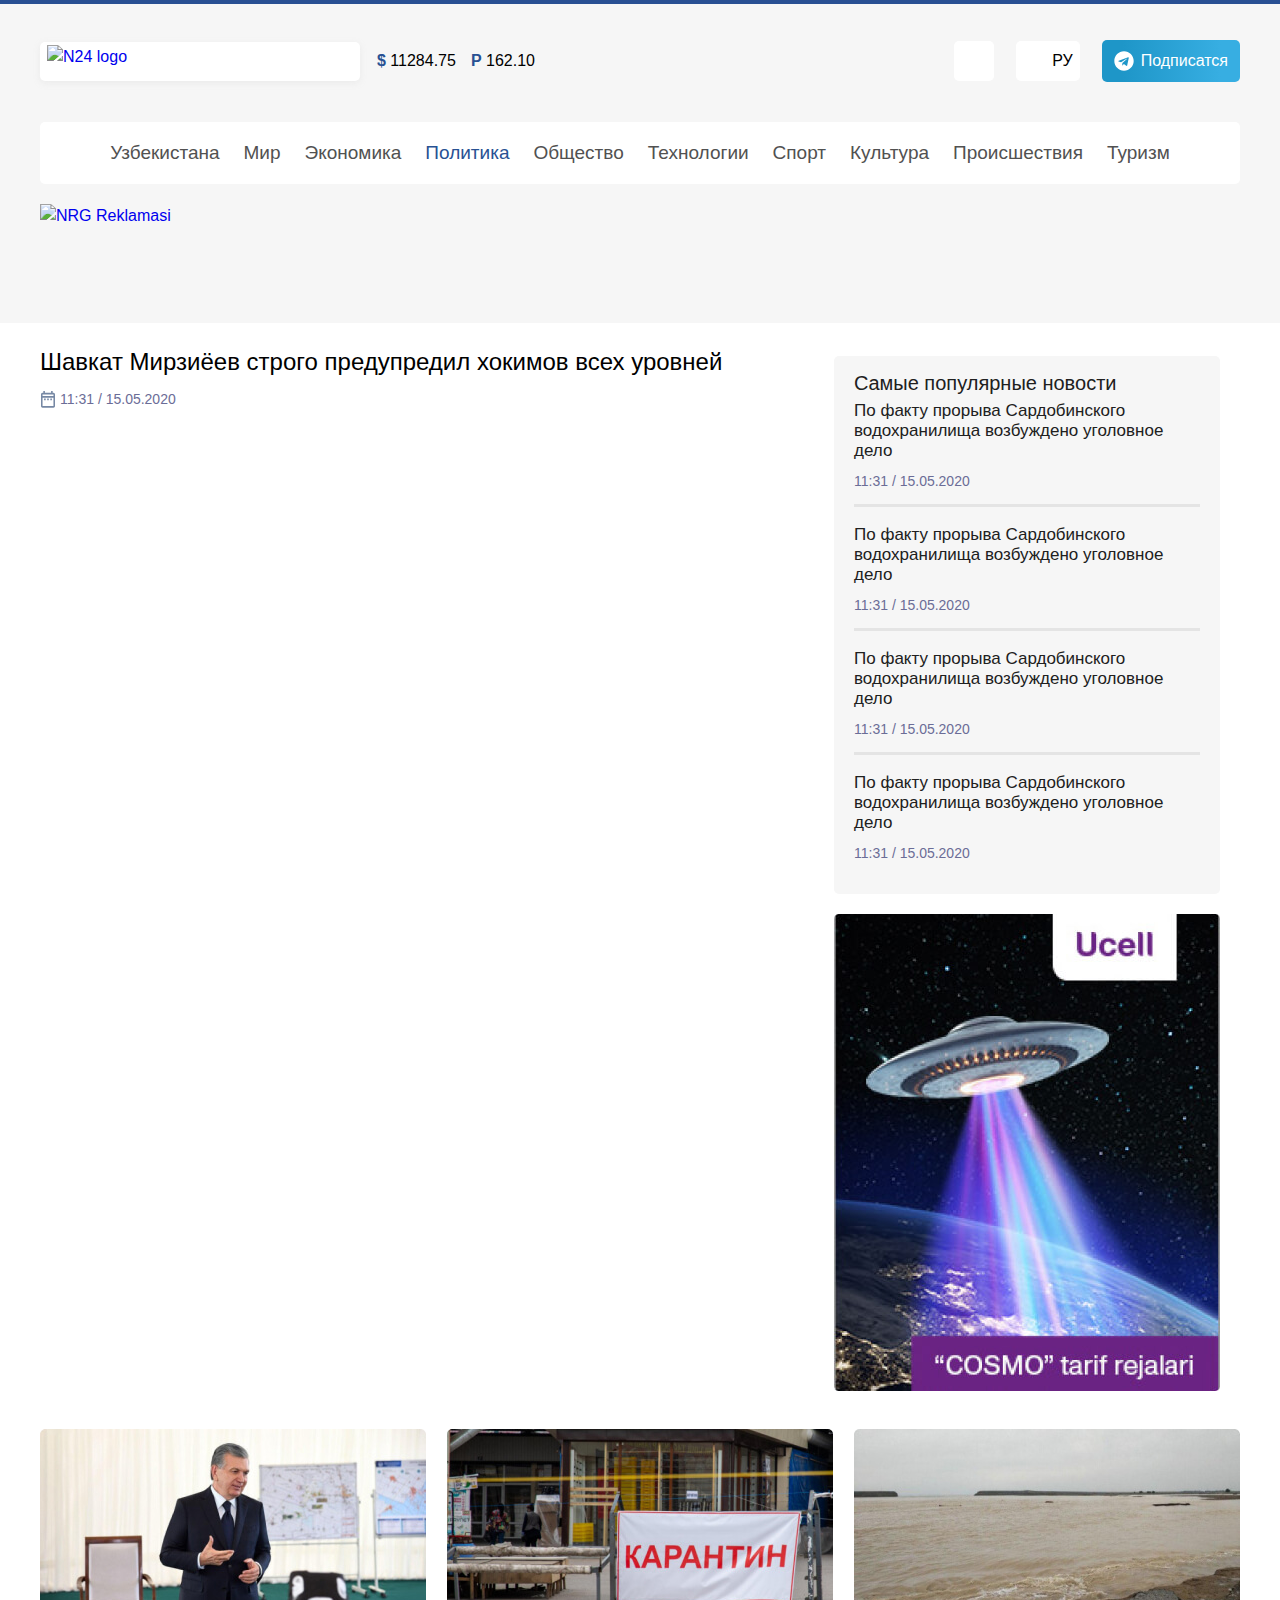
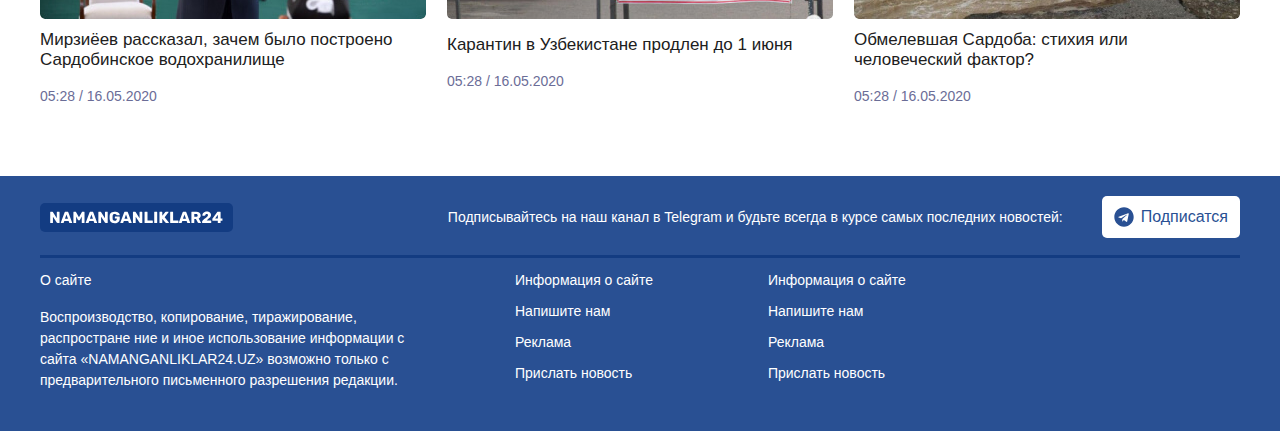
==== article.html @ f35c051b "optimize article image" ====
<!DOCTYPE html>
<html lang="ru">

<head>
  <meta charset="UTF-8">
  <meta http-equiv="X-UA-Compatible" content="IE=edge">
  <meta name="viewport" content="width=device-width, initial-scale=1.0">
  <title>Шавкат Мирзиёев строго предупредил хокимов всех уровней - N24</title>
  <!-- Favicon -->
  <link rel="icon" href="images/favicon.svg">

  <!-- Stylesheets -->
  <link rel="stylesheet" href="./css/normalize.css">
  <link rel="stylesheet" href="./css/main.css">
</head>

<body>
  <!-- HEADER -->
  <header class="site-header">
    <div class="site-header__container container">

      <div class="site-header__top">

        <!-- LOGO -->
        <a class="site-header__logo logo" href="index.html">
          <img class="logo__img" src="images/logo.svg" alt="N24 logo" width="306" height="33">
        </a>

        <!-- CURRENCY RATES -->
        <ul class="currency-rates">
          <li class="currency-rates__item">
            <b class="currency-rates__bolder-text">$</b>
            <span class="currency-rates__text">11284.75</span>
          </li>
          <li class="currency-rates__item">
            <b class="currency-rates__bolder-text">P</b>
            <span class="currency-rates__text">162.10</span>
          </li>
        </ul>

        <!-- SEARCH-BUTTON -->
        <button class="btn-toggler search-button">
          <span class="search-button__inner"></span>
        </button>

        <!-- LANGUAGE TOGGLER -->
        <button class="btn-toggler language-toggler">
          <div class="language-toggler__inner">РУ</div>
        </button>

        <!-- SITE-HEADER LINK -->
        <a class="tg-btn site-header__link" href="https://tme.to/suhrobbek_soatov">
          <span class="site-header__link-inner">Подписатся</span>
        </a>

        <!-- SITE HEADER TOGGLER -->
        <button class="site-header__toggler">Меню</button>
      </div>


      <!-- SITENAV -->
      <nav class="sitenav">
        <ul class="sitenav__list">
          <li class="sitenav__item">
            <a class="sitenav__link" href="list.html">Узбекистана</a>
          </li>
          <li class="sitenav__item">
            <a class="sitenav__link" href="list.html">Мир</a>
          </li>
          <li class="sitenav__item">
            <a class="sitenav__link" href="list.html">Экономика</a>
          </li>
          <li class="sitenav__item">
            <a class="sitenav__link sitenav__link--active" href="list.html">Политика</a>
          </li>
          <li class="sitenav__item">
            <a class="sitenav__link" href="list.html">Общество</a>
          </li>
          <li class="sitenav__item">
            <a class="sitenav__link" href="list.html">Технологии</a>
          </li>
          <li class="sitenav__item">
            <a class="sitenav__link" href="list.html">Спорт</a>
          </li>
          <li class="sitenav__item">
            <a class="sitenav__link" href="list.html">Культура</a>
          </li>
          <li class="sitenav__item">
            <a class="sitenav__link" href="list.html">Происшествия</a>
          </li>
          <li class="sitenav__item">
            <a class="sitenav__link" href="list.html">Туризм</a>
          </li>
        </ul>
      </nav>

      <!-- SITE HEADER ADS -->
      <aside class="site-header-ads">
        <a class="site-header-ads__link" href="#">
          <img class="site-header-ads__img" src="./images/nrg-header-ads.jpg" alt="NRG Reklamasi" width="1200"
            height="99" srcset="./images/nrg-header-ads.jpg 1x, ./images/nrg-header-ads@2x.jpg 2x">
        </a>
      </aside>
    </div>
  </header>
  <!-- /HEADER -->

  <!-- MAIN CONTENT -->
  <main class="main-content">
    <div class="container">


      <!-- NEWS LIST POPULAR -->
      <div class="news-wrapper">

        <section class="article">
          <h1 class="article__heading">Шавкат Мирзиёев строго предупредил хокимов всех уровней</h1>
          <time class="article__time" datetime="2020-05-15T11:31">11:31 / 15.05.2020</time>
        </section>

        <!-- POPULAR NEWS -->
        <section class="popular-news">
          <div class="popular-news__item list-popular-news">
            <h3 class="list-popular-news__title">Cамые популярные новости</h3>
            <div class="list-popular-news__item">
              <p class="list-popular-news__text">
                <a class="list-popular-news__link" href="article.html">По факту прорыва Сардобинского водохранилища
                  возбуждено уголовное дело</a>
              </p>
              <time class="list-popular-news__time" datetime="2020-05-15T11:31">11:31 / 15.05.2020</time>
            </div>
            <div class="list-popular-news__item">
              <p class="list-popular-news__text">
                <a class="list-popular-news__link" href="article.html">По факту прорыва Сардобинского водохранилища
                  возбуждено уголовное дело</a>
              </p>
              <time class="list-popular-news__time" datetime="2020-05-15T11:31">11:31 / 15.05.2020</time>
            </div>
            <div class="list-popular-news__item">
              <p class="list-popular-news__text">
                <a class="list-popular-news__link" href="article.html">По факту прорыва Сардобинского водохранилища
                  возбуждено уголовное дело</a>
              </p>
              <time class="list-popular-news__time" datetime="2020-05-15T11:31">11:31 / 15.05.2020</time>
            </div>
            <div class="list-popular-news__item">
              <p class="list-popular-news__text">
                <a class="list-popular-news__link" href="article.html">По факту прорыва Сардобинского водохранилища
                  возбуждено уголовное дело</a>
              </p>
              <time class="list-popular-news__time" datetime="2020-05-15T11:31">11:31 / 15.05.2020</time>
            </div>
          </div>
          <aside class="popular-news__item popular-news-ads">
            <a class="popular-news-ads__link" href="#">
              <img class="popular-news-ads__img" src="images/ucell-ads.jpg" alt="ucell ads" width="386" height="477"
                srcset="images/ucell-ads.jpg 1x, images/ucell-ads@2x.jpg 2x">
            </a>
          </aside>
        </section>
        <!-- /POPULAR NEWS -->
      </div>
      <!-- /NEWS LIST POPULAR -->

      <!-- NEWS -->
      <section class="news">
        <h2 class="visually-hidden">Важные новости</h2>
        <!-- NEWS GRID -->
        <div class="news-grid">

          <!-- NEWS GRID ITEM -->
          <article class="news-grid__item news-card">
            <div class="news-card__img-wrapper">
              <img class="news-card__img" src="images/sardoba-prezident.jpg" alt="Мирзиёев рассказал, зачем было построено
                Сардобинское водохранилище" width="386" height="190"
                srcset="images/sardoba-prezident.jpg 1x, images/sardoba-prezident@2x.jpg 2x">
            </div>
            <h3 class="news-card__heading">
              <a class="news-card__link" href="article.html">
                Мирзиёев рассказал, зачем было построено Сардобинское водохранилище
              </a>
            </h3>
            <time datetime="2020-05-16T05:28" class="news-card__time">05:28 / 16.05.2020</time>
          </article>

          <!-- NEWS GRID ITEM -->
          <article class="news-grid__item news-card">
            <div class="news-card__img-wrapper">
              <img class="news-card__img" src="images/quarantine.jpg" alt="Мирзиёев рассказал, зачем было построено
                Сардобинское водохранилище" width="386" height="190"
                srcset="images/quarantine.jpg 1x, images/quarantine@2x.jpg 2x">
            </div>
            <h3 class="news-card__heading">
              <a class="news-card__link" href="article.html">
                Карантин в Узбекистане продлен до 1 июня
              </a>
            </h3>
            <time datetime="2020-05-16T05:28" class="news-card__time">05:28 / 16.05.2020</time>
          </article>

          <!-- NEWS GRID ITEM -->
          <article class="news-grid__item news-card">
            <div class="news-card__img-wrapper">
              <img class="news-card__img" src="images/sardoba.jpg" alt="Обмелевшая Сардоба: стихия или
              человеческий фактор" width="386" height="190" srcset="images/sardoba.jpg 1x, images/sardoba@2x.jpg 2x">
            </div>
            <h3 class="news-card__heading">
              <a class="news-card__link" href="article.html">
                Обмелевшая Сардоба: стихия или человеческий фактор?
              </a>
            </h3>
            <time datetime="2020-05-16T05:28" class="news-card__time">05:28 / 16.05.2020</time>
          </article>
        </div>
      </section>
      <!-- /NEWS -->

    </div>
  </main>
  <!-- /MAIN CONTENT -->

  <!-- FOOTER -->
  <footer class="site-footer">
    <div class="container">
      <div class="site-footer__top">
        <a class="site-footer__logo" href="#">
          <img class="site-footer__logo-img" src="./images/logo-white.svg" alt="N24 logo white" width="173" height="21">
        </a>
        <p class="site-footer__sub-text">Подписывайтесь на наш канал в Telegram и будьте всегда в курсе самых последних
          новостей:</p>
        <!-- SITE-FOOTER LINK -->
        <a class="tg-btn site-footer__link" href="https://tme.to/suhrobbek_soatov">
          <span class="site-footer__link-inner">Подписатся</span>
        </a>
      </div>

      <div class="site-footer__bottom">
        <!-- SITE FOOTER INFO -->
        <div class="site-footer__info info-footer">
          <h2 class="info-footer__heading">О сайте </h2>
          <p class="info-footer__description">Воспроизводство, копирование, тиражирование, распростране ние и иное
            использование информации с сайта «NAMANGANLIKLAR24.UZ» возможно только с предварительного письменного
            разрешения редакции.</p>
        </div>

        <!-- SITE FOOTER NAV -->
        <ul class="site-footer__nav">
          <li class="site-footer__nav-item">
            <a class="site-footer__nav-link" href="#">
              Информация о сайте
            </a>
          </li>
          <li class="site-footer__nav-item">
            <a class="site-footer__nav-link" href="#">
              Напишите нам
            </a>
          </li>
          <li class="site-footer__nav-item">
            <a class="site-footer__nav-link" href="#">
              Реклама
            </a>
          </li>
          <li class="site-footer__nav-item">
            <a class="site-footer__nav-link" href="#">
              Прислать новость
            </a>
          </li>
        </ul>

        <ul class="site-footer__nav">
          <li class="site-footer__nav-item">
            <a class="site-footer__nav-link" href="#">
              Информация о сайте
            </a>
          </li>
          <li class="site-footer__nav-item">
            <a class="site-footer__nav-link" href="#">
              Напишите нам
            </a>
          </li>
          <li class="site-footer__nav-item">
            <a class="site-footer__nav-link" href="#">
              Реклама
            </a>
          </li>
          <li class="site-footer__nav-item">
            <a class="site-footer__nav-link" href="#">
              Прислать новость
            </a>
          </li>
        </ul>
      </div>
    </div>
  </footer>
  <!-- /FOOTER -->


  <!-- SCRIPTS -->
  <script src="./js/main.js"></script>
</body>

</html>
---- css/main.css ----
/* ROBOTO MEDIUM */
@font-face {
  font-family: "Roboto";
  src: url("../fonts/Roboto-Medium.woff2") format("woff2"), url("../fonts/Roboto-Medium.woff") format("woff");
  font-weight: 500;
  font-style: normal;
  font-display: swap;
}
/* ROBOTO REGULAR */
@font-face {
  font-family: "Roboto";
  src: url("../fonts/Roboto-Regular.woff2") format("woff2"), url("../fonts/Roboto-Regular.woff") format("woff");
  font-weight: normal;
  font-style: normal;
  font-display: swap;
}
/* RUBIK BOLD */
@font-face {
  font-family: "Rubik";
  src: url("../fonts/Rubik-Bold.woff2") format("woff2"), url("../fonts/Rubik-Bold.woff") format("woff");
  font-weight: bold;
  font-style: normal;
  font-display: swap;
}
/* RUBIK MEDIUM */
@font-face {
  font-family: "Roboto";
  src: url("../fonts/Roboto-MediumItalic.woff2") format("woff2"), url("../fonts/Roboto-MediumItalic.woff") format("woff");
  font-weight: 500;
  font-style: italic;
  font-display: swap;
}
/* RUBIK REGULAR */
@font-face {
  font-family: "Rubik";
  src: url("../fonts/Rubik-Regular.woff2") format("woff2"), url("../fonts/Rubik-Regular.woff") format("woff");
  font-weight: normal;
  font-style: normal;
  font-display: swap;
}
@font-face {
  font-family: "Rubik";
  src: url("../fonts/Rubik-Medium.woff2") format("woff2"), url("../fonts/Rubik-Medium.woff") format("woff");
  font-weight: 500;
  font-style: normal;
  font-display: swap;
}
/* BLOCKS */
/* GLOBAL */
:root {
  --primary-bg-color: #fff;
  --main-bg-color: #f6f6f6;
  --navbar-text-color: #515151;
  --secondary-bg-color: #295093;
  --text-color: #000;
  --time-color: #6b6d97;
  --secondary-text-color: #202020;
  --footer-color: #fff;
  --accent-color: #285193;
  --accent-dark: #133c82;
  --primary-font-family: "Rubik", "Arial", sans-serif;
}

html {
  scroll-behavior: smooth;
  height: 100%;
}

* {
  margin: 0;
  padding: 0;
  box-sizing: border-box;
  list-style-type: none;
  text-decoration: none;
}

*::before,
*::after {
  box-sizing: border-box;
}

*:focus {
  outline: 2px dashed black;
  outline-offset: 3px;
}

img {
  display: block;
}

body {
  height: 100%;
  font-family: var(--primary-font-family);
  font-size: 16px;
  line-height: 1.5;
  color: var(--text-color);
  background-color: var(--primary-bg-color);
  display: flex;
  flex-direction: column;
}
@media only screen and (max-width: 768px) {
  body {
    margin-top: 68px;
  }
}

/* CONTAINER */
.container {
  width: 100%;
  max-width: 1240px;
  margin: 0 auto;
  padding: 0 20px;
}

/* MAIN CONTENT */
.main-content {
  flex-grow: 1;
  padding: 25px 0;
}

/* SCROLL BAR */
@media only screen and (min-width: 768px) {
  ::-webkit-scrollbar {
    width: 12px;
  }
}

@media only screen and (min-width: 768px) {
  ::-webkit-scrollbar-track {
    border-radius: 8px;
    box-shadow: inset 0 0 5px grey;
  }
}

@media only screen and (min-width: 768px) {
  ::-webkit-scrollbar-thumb {
    background: rgb(110, 110, 110);
    border-radius: 10px;
  }
  ::-webkit-scrollbar-thumb:hover {
    background: rgb(110, 110, 110);
  }
}

/* VISUALLY HIDDEN */
.visually-hidden {
  position: absolute;
  width: 1px;
  height: 1px;
  margin: -1px;
  border: 0;
  padding: 0;
  white-space: nowrap;
  -webkit-clip-path: inset(100%);
          clip-path: inset(100%);
  clip: rect(0 0 0 0);
  overflow: hidden;
}

/* BUTTON */
.button {
  border: none;
  display: inline-block;
  white-space: nowrap;
  border-radius: 5px;
  cursor: pointer;
  background-color: var(--secondary-bg-color);
  padding: 10px 31px;
  color: var(--primary-bg-color);
  font-weight: 500;
  font-size: 17px;
  line-height: normal;
}

/* TEG SUB BUTTON */
.tg-btn {
  padding: 9px 12px;
  text-align: center;
  display: inline-block;
  cursor: pointer;
  font-weight: 500;
  border-radius: 5px;
  transition: background-color 0.4s ease;
}

/* RETINA DISPLAY */
/* SITE HEADER */
.site-header {
  border-top: 4px solid var(--secondary-bg-color);
  background-color: var(--main-bg-color);
}
@media only screen and (max-width: 768px) {
  .site-header {
    position: fixed;
    top: 0;
    width: 100%;
    z-index: 20;
    box-shadow: 0px 2px 10px rgba(0, 0, 0, 0.4);
  }
}

.site-header__top {
  padding: 36px 0 40px;
  display: flex;
  align-items: center;
}
@media only screen and (max-width: 992px) {
  .site-header__top {
    padding: 20px 0;
  }
}
@media only screen and (max-width: 768px) {
  .site-header__top {
    justify-content: space-between;
  }
}
@media only screen and (max-width: 576px) {
  .site-header__top {
    padding: 15px 0;
  }
}

/* LOGO */
.site-header__logo {
  margin-right: 17px;
}
@media only screen and (max-width: 992px) {
  .site-header__logo {
    margin-right: auto;
  }
}
@media only screen and (max-width: 768px) {
  .site-header__logo {
    margin-right: 15px;
  }
}

.logo {
  padding: 3px 7px;
  border-radius: 5px;
  background-color: var(--primary-bg-color);
  box-shadow: 0px 2px 6px rgba(202, 202, 202, 0.25);
  display: flex;
}
@media only screen and (max-width: 768px) {
  .logo {
    padding: 2px 5px;
  }
}

.logo__img {
  width: 100%;
  max-width: 306px;
  -o-object-fit: contain;
     object-fit: contain;
}
@media only screen and (max-width: 768px) {
  .logo__img {
    max-width: 250px;
  }
}
@media only screen and (max-width: 576px) {
  .logo__img {
    max-width: 210px;
  }
}

/* CURRENCY RATES */
.currency-rates {
  display: flex;
  align-items: center;
  margin-right: auto;
}
@media only screen and (max-width: 992px) {
  .currency-rates {
    display: none;
  }
}

.currency-rates__item:not(:last-child) {
  margin-right: 15px;
}

.currency-rates__bolder-text {
  color: var(--accent-color);
}

/* SEARCH BUTTON */
.btn-toggler {
  background-color: var(--primary-bg-color);
  border: none;
  border-radius: 5px;
  display: flex;
  align-items: center;
  cursor: pointer;
}

.search-button {
  padding: 8px;
  margin-right: 22px;
}
@media only screen and (max-width: 768px) {
  .search-button {
    display: none;
  }
}

.search-button__inner {
  background: url("../images/icon-magnifier.svg") no-repeat center;
  background-size: contain;
  display: inline-block;
  width: 24px;
  height: 24px;
}

/* LANGUAGE TOGGLE */
.language-toggler {
  margin-right: 22px;
  padding: 10px 7px;
  padding-left: 11px;
}
@media only screen and (max-width: 768px) {
  .language-toggler {
    display: none;
  }
}

.language-toggler__inner {
  display: flex;
  align-items: center;
}
.language-toggler__inner::before {
  content: "";
  display: inline-block;
  background: url("../../images/flag-russia.svg") no-repeat center;
  background-size: contain;
  width: 20px;
  height: 20px;
  border-radius: 50%;
  margin-right: 5px;
}

/* SITE TELEGRAM LINK */
.site-header__link {
  background: linear-gradient(90deg, #1E96C8 15.07%, #37AEE2 85.96%);
  color: #fff;
}
@media only screen and (max-width: 768px) {
  .site-header__link {
    display: none;
  }
}
.site-header__link:hover {
  background: linear-gradient(270deg, #1E96C8 15.07%, #37AEE2 85.96%);
}

.site-header__link-inner {
  display: flex;
  align-items: center;
}
.site-header__link-inner::before {
  content: "";
  display: inline-block;
  background: url("../images/icon-telegram-white.svg") no-repeat center;
  background-size: contain;
  width: 20px;
  height: 20px;
  margin-right: 7px;
}

/* SITE HEADER TOGGLER */
.site-header__toggler {
  display: none;
  border: none;
  padding: 12px;
  position: relative;
  z-index: 26;
  border-radius: 5px;
  font-weight: 500;
  font-size: 16px;
  cursor: pointer;
  background-color: var(--primary-bg-color);
  box-shadow: 0 0 0 4px rgba(41, 80, 147, 0.4);
}
@media only screen and (max-width: 768px) {
  .site-header__toggler {
    display: block;
  }
}
@media only screen and (max-width: 576px) {
  .site-header__toggler {
    padding: 10px;
  }
}

/* SITENAV */
.sitenav {
  background-color: var(--primary-bg-color);
  padding: 15px 12px;
  border-radius: 5px;
}
@media only screen and (max-width: 768px) {
  .sitenav {
    background-color: transparent;
    border-radius: 0;
    padding: 0;
    position: fixed;
    right: 0;
    top: 0;
    z-index: 25;
    transform: translate(100%);
    height: 100%;
    padding: 82px 25px 0 15px;
    background-color: var(--primary-bg-color);
    box-shadow: -7px 0 10px rgba(0, 0, 0, 0.2);
    width: 65%;
    transition: transform 0.4s ease, width 0.4s ease;
  }
}
@media only screen and (max-width: 576px) {
  .sitenav {
    width: 80%;
  }
}

.sitenav--open {
  transform: translate(0);
  transition: transform 0.4s ease;
}

.sitenav__list {
  display: flex;
  align-items: center;
  justify-content: center;
  flex-wrap: wrap;
  font-weight: 500;
  font-size: 19px;
  line-height: normal;
}
@media only screen and (max-width: 992px) {
  .sitenav__list {
    font-size: 17px;
  }
}
@media only screen and (max-width: 768px) {
  .sitenav__list {
    flex-direction: column;
    justify-content: flex-start;
  }
}

.sitenav__item {
  margin: 5px 12px;
}
@media only screen and (max-width: 992px) {
  .sitenav__item {
    margin: 3px 10px;
  }
}
@media only screen and (max-width: 768px) {
  .sitenav__item {
    width: 100%;
    padding: 10px 0;
    border-bottom: 1px solid var(--accent-color);
  }
}

.sitenav__link {
  color: var(--navbar-text-color);
}
.sitenav__link--active {
  color: var(--accent-color);
}
.sitenav__link:hover {
  color: var(--accent-color);
}

/* SITE HEADER ADS */
.site-header-ads {
  padding: 20px 0;
}
@media only screen and (max-width: 768px) {
  .site-header-ads {
    display: none;
  }
}

.site-header-ads__img {
  max-width: 1200px;
  width: 100%;
  height: auto;
}

.covid-info {
  display: flex;
  align-items: center;
  color: var(--text-color);
  background-color: var(--main-bg-color);
  padding: 30px 35px;
  margin-bottom: 25px;
  border-radius: 5px;
}
@media only screen and (max-width: 992px) {
  .covid-info {
    flex-wrap: wrap;
  }
}
@media only screen and (max-width: 768px) {
  .covid-info {
    flex-direction: column;
  }
}
.covid-info::before {
  content: "";
  display: inline-block;
  background: url("../../images/icon-covid.png") no-repeat center/contain;
  background-size: contain;
  width: 43px;
  height: 45px;
  margin-right: 25px;
}
@media only screen and (max-width: 768px) {
  .covid-info::before {
    margin-right: 0;
  }
}

.covid-info__heading {
  font-weight: 500;
  margin-right: 60px;
  font-size: 20px;
  max-width: 234px;
  line-height: normal;
}
@media only screen and (max-width: 992px) {
  .covid-info__heading {
    max-width: none;
    width: 100%;
    margin-right: 0;
  }
}
@media only screen and (max-width: 768px) {
  .covid-info__heading {
    margin-top: 15px;
    text-align: center;
  }
}

.covid-info__list {
  display: flex;
  align-items: center;
  flex-grow: 1;
}
@media only screen and (max-width: 992px) {
  .covid-info__list {
    width: 100%;
    margin-top: 15px;
  }
}
@media only screen and (max-width: 768px) {
  .covid-info__list {
    flex-direction: column;
  }
}

.covid-info__item {
  padding: 0 24px;
  flex-grow: 1;
  display: flex;
  align-items: center;
  border-left: 2px solid #f4ccd1;
}
@media only screen and (max-width: 768px) {
  .covid-info__item {
    width: 100%;
    border: none;
    padding: 15px 0;
  }
  .covid-info__item:not(:last-child) {
    border-bottom: 2px solid #f4ccd1;
  }
}
.covid-info__item::before {
  content: "";
  display: inline-block;
  background: no-repeat center/contain;
  background-size: contain;
  width: 38px;
  height: 40px;
  margin-right: 18px;
}
.covid-info__item--enfected {
  border-left-color: #eb5569;
  padding-top: 15px;
  padding-bottom: 15px;
}
@media only screen and (max-width: 992px) {
  .covid-info__item--enfected {
    border-left: none;
  }
}
.covid-info__item--enfected::before {
  background-image: url("../images/icon-enfection.svg");
}
.covid-info__item--recovered::before {
  background-image: url("../images/icon-smile.svg");
}
.covid-info__item--dead::before {
  background-image: url("../images/icon-no.svg");
}

.covid-info__title {
  font-weight: 400;
  font-size: 18px;
  line-height: normal;
  margin-bottom: 5px;
}

.covid-info__bold-text {
  font-size: 25px;
  line-height: normal;
  font-weight: 500;
}

/* NEWS */
.news {
  margin-bottom: 25px;
}

.news-grid {
  display: flex;
  justify-content: center;
  flex-wrap: wrap;
  margin-left: -21px;
}

/* NEWS CARD */
.news-card {
  position: relative;
  width: 386px;
  flex-grow: 1;
  margin-left: 21px;
  margin-bottom: 18px;
}
.news-card:hover .news-card__img {
  transform: scale(1.07);
}
.news-card:hover .news-card__img-wrapper::before {
  opacity: 1;
}

.news-card__img-wrapper {
  position: relative;
  overflow: hidden;
  border-radius: 5px;
  height: 190px;
  margin-bottom: 11px;
}
.news-card__img-wrapper::before {
  content: "";
  position: absolute;
  z-index: 1;
  top: 0;
  right: 0;
  bottom: 0;
  left: 0;
  opacity: 0;
  background-color: rgba(0, 0, 0, 0.4);
  transition: all 0.5s ease;
}

.news-card__img {
  width: 100%;
  -o-object-fit: cover;
     object-fit: cover;
  -o-object-position: center top;
     object-position: center top;
  transition: all 0.5s ease;
}

.news-card__heading {
  margin-bottom: 11px;
}

.news-card__link {
  font-weight: 500;
  font-size: 17px;
  line-height: normal;
  display: inline-block;
  color: var(--secondary-text-color);
  transition: color 0.4s ease;
}
.news-card__link:hover {
  color: var(--accent-color);
}
.news-card__link::before {
  content: "";
  position: absolute;
  z-index: 1;
  top: 0;
  right: 0;
  bottom: 0;
  left: 0;
  cursor: pointer;
}

.news-card__time {
  color: var(--time-color);
  font-size: 14px;
  line-height: normal;
}

.notifications {
  background: rgba(239, 186, 84, 0.18);
  width: 100%;
  padding: 25px 20px;
  border-radius: 5px;
  margin-bottom: 38px;
  background-color: rgba(239, 186, 84, 0.18);
  display: flex;
  align-items: center;
}
@media only screen and (max-width: 768px) {
  .notifications {
    padding: 20px;
  }
}
@media only screen and (max-width: 576px) {
  .notifications {
    flex-direction: column;
    padding: 15px;
  }
}
.notifications::before {
  content: "";
  display: inline-block;
  background: url("../images/icon-notification.svg") no-repeat center/contain;
  background-size: contain;
  width: 31px;
  height: 35px;
  margin-right: 17px;
}
@media only screen and (max-width: 768px) {
  .notifications::before {
    display: none;
    font-size: 17px;
  }
}

.notifications__heading {
  font-weight: 500;
  font-size: 20px;
  line-height: normal;
  margin-right: auto;
  transition: font-size 0.4s ease;
}
@media only screen and (max-width: 768px) {
  .notifications__heading {
    font-size: 18px;
  }
}
@media only screen and (max-width: 576px) {
  .notifications__heading {
    margin-bottom: 15px;
    text-align: center;
    font-size: 17px;
  }
}

.notifications__btn {
  padding: 8px 12px;
  margin-left: 15px;
  color: var(--primary-bg-color);
  font-weight: 500;
  font-size: 20px;
  transition: font-size 0.4s ease, box-shadow 0.3s ease;
  background-color: #FE5C28;
  background-image: linear-gradient(90deg, #FE5C28 0%, rgba(255, 139, 54, 0.9) 88.43%);
}
@media only screen and (max-width: 768px) {
  .notifications__btn {
    font-size: 18px;
  }
}
@media only screen and (max-width: 576px) {
  .notifications__btn {
    display: block;
    width: 100%;
    font-size: 17px;
  }
}
.notifications__btn:focus {
  outline: none;
  box-shadow: 0 0 0 4px rgba(255, 139, 54, 0.5);
}

/* NEWS WRAPPER */
.news-wrapper {
  display: flex;
  align-items: flex-start;
  margin-bottom: 38px;
}
@media only screen and (max-width: 992px) {
  .news-wrapper {
    flex-direction: column;
  }
}

/* NEWS LIST */
.news-list {
  max-width: 794px;
  margin-bottom: 38px;
  margin-right: 20px;
}
@media only screen and (max-width: 992px) {
  .news-list {
    max-width: none;
    margin-right: 0;
  }
}

.news-list__heading {
  font-weight: 500;
  font-size: 20px;
  line-height: normal;
  margin-bottom: 13px;
  color: var(--text-color);
}
@media only screen and (max-width: 768px) {
  .news-list__heading {
    font-size: 18px;
  }
}
@media only screen and (max-width: 576px) {
  .news-list__heading {
    text-align: center;
  }
}

.news-list__cards {
  margin-bottom: 18px;
}

.card-news-list {
  display: flex;
  position: relative;
  align-items: flex-start;
}
@media only screen and (max-width: 1240px) {
  .card-news-list {
    align-items: stretch;
  }
}
@media only screen and (max-width: 576px) {
  .card-news-list {
    flex-direction: column;
    align-items: stretch;
  }
}
.card-news-list:hover .card-news-list__img {
  transform: scale(1.07);
}
.card-news-list:hover .card-news-list__img-wrapper::before {
  opacity: 1;
}
.card-news-list:not(:last-child) {
  margin-bottom: 18px;
}
@media only screen and (max-width: 576px) {
  .card-news-list:not(:last-child) {
    margin-bottom: 30px;
  }
}

.card-news-list__img-wrapper {
  position: relative;
  width: 252px;
  overflow: hidden;
  margin-right: 20px;
  border-radius: 5px;
}
@media only screen and (max-width: 576px) {
  .card-news-list__img-wrapper {
    width: 100%;
    margin-right: 0;
    margin-bottom: 10px;
  }
}
.card-news-list__img-wrapper::before {
  content: "";
  position: absolute;
  z-index: 1;
  top: 0;
  right: 0;
  bottom: 0;
  left: 0;
  opacity: 0;
  background-color: rgba(0, 0, 0, 0.4);
  transition: all 0.5s ease;
}

.card-news-list__img {
  width: 252px;
  height: auto;
  transition: all 0.5s ease;
  -o-object-fit: cover;
     object-fit: cover;
  -o-object-position: center;
     object-position: center;
}
@media only screen and (max-width: 1240px) {
  .card-news-list__img {
    height: 100%;
  }
}
@media only screen and (max-width: 576px) {
  .card-news-list__img {
    width: 100%;
    height: 143px;
  }
}

.card-news-list__content {
  width: 522px;
}
@media only screen and (max-width: 1240px) {
  .card-news-list__content {
    width: 65.7430730479%;
  }
}
@media only screen and (max-width: 576px) {
  .card-news-list__content {
    width: auto;
  }
}

.card-news-list__title {
  font-size: 17px;
  line-height: normal;
  font-weight: 500;
  margin-bottom: 8px;
}
@media only screen and (max-width: 768px) {
  .card-news-list__title {
    font-size: 16px;
  }
}

.card-news-list__link {
  color: var(--secondary-text-color);
  transition: color 0.4s ease;
  display: inline-block;
}
.card-news-list__link:hover {
  color: var(--accent-color);
}
.card-news-list__link::before {
  content: "";
  position: absolute;
  z-index: 1;
  top: 0;
  right: 0;
  bottom: 0;
  left: 0;
  cursor: pointer;
}

.card-news-list__text {
  font-size: 15px;
  margin-bottom: 8px;
}
@media only screen and (max-width: 768px) {
  .card-news-list__text {
    font-size: 14px;
  }
}

.card-news-list__time {
  color: var(--time-color);
  font-size: 14px;
  display: flex;
  align-items: center;
}
@media only screen and (max-width: 768px) {
  .card-news-list__time {
    font-size: 13px;
  }
}
.card-news-list__time::before {
  display: inline-block;
  content: "";
  background: url("../images/icon-calendar.svg") no-repeat center/contain;
  width: 18px;
  height: 20px;
  margin-right: 2px;
}

.news-list__btn-wrapper {
  width: 100%;
  text-align: center;
}

/* POPULAR NEWS */
.popular-news {
  margin-top: 8px;
  display: flex;
  flex-direction: column;
  max-width: 386px;
}
@media only screen and (max-width: 992px) {
  .popular-news {
    max-width: none;
    width: 100%;
  }
}

.popular-news__item:not(:last-child) {
  margin-bottom: 20px;
}

.list-popular-news {
  background-color: var(--main-bg-color);
  border-radius: 5px;
  padding: 16px 20px 18px;
  line-height: normal;
}

.list-popular-news__title {
  color: var(--secondary-text-color);
  margin-bottom: 6px;
  font-weight: 500;
  font-size: 20px;
}
@media only screen and (max-width: 768px) {
  .list-popular-news__title {
    font-size: 18px;
  }
}
@media only screen and (max-width: 576px) {
  .list-popular-news__title {
    text-align: center;
  }
}

.list-popular-news__item {
  padding-bottom: 14px;
}
.list-popular-news__item:not(:last-child) {
  border-bottom: 3px solid #e4e4e4;
  margin-bottom: 18px;
}

.list-popular-news__text {
  margin-bottom: 11px;
  font-size: 17px;
}
@media only screen and (max-width: 768px) {
  .list-popular-news__text {
    font-size: 16px;
  }
}

.list-popular-news__link {
  color: var(--secondary-text-color);
  display: inline-block;
  transition: color 0.4s ease;
}
.list-popular-news__link:hover {
  color: var(--accent-color);
}

.list-popular-news__time {
  color: var(--time-color);
  font-size: 14px;
}
@media only screen and (max-width: 768px) {
  .list-popular-news__time {
    font-size: 13px;
  }
}

/* POPULAR NEWS ADS */
.popular-news-ads__img {
  max-width: 386px;
  width: 100%;
  height: auto;
}
@media only screen and (max-width: 992px) {
  .popular-news-ads__img {
    max-width: none;
  }
}

.site-app {
  padding: 64px 20px 64px 245px;
  background: var(--main-bg-color) url("../../images/site-app-bg.png") no-repeat 20px bottom;
  border-radius: 5px;
  display: flex;
  align-items: center;
}
@media only screen and (max-width: 992px) {
  .site-app {
    padding-top: 20px;
    padding-bottom: 20px;
    flex-wrap: wrap;
  }
}
@media only screen and (max-width: 768px) {
  .site-app {
    background-size: 150px;
    padding-left: 170px;
    background-position: 10px bottom;
  }
}
@media only screen and (max-width: 576px) {
  .site-app {
    background-image: none;
    padding: 15px;
    justify-content: center;
  }
}

.site-app__content {
  max-width: 530px;
  margin-right: auto;
}
@media only screen and (max-width: 992px) {
  .site-app__content {
    width: 100%;
    margin-right: 0;
    margin-bottom: 10px;
  }
}
@media only screen and (max-width: 576px) {
  .site-app__content {
    text-align: center;
  }
}

.site-app__heading {
  font-weight: 500;
  font-size: 24px;
  color: var(--accent-color);
  margin-bottom: 10px;
}
@media only screen and (max-width: 992px) {
  .site-app__heading {
    font-size: 22px;
  }
}

.site-app__text {
  font-size: 18px;
  font-weight: 500;
  line-height: normal;
  color: var(--secondary-text-color);
}
@media only screen and (max-width: 992px) {
  .site-app__text {
    font-size: 17px;
  }
}

.site-app__link {
  margin-left: 15px;
  display: flex;
}
@media only screen and (max-width: 992px) {
  .site-app__link {
    margin-left: 0;
  }
  .site-app__link:not(:last-child) {
    margin-right: 15px;
  }
}
@media only screen and (max-width: 576px) {
  .site-app__link {
    margin: 10px;
  }
}

.site-app__img {
  max-width: 164px;
  width: 100%;
  height: auto;
}
@media only screen and (max-width: 576px) {
  .site-app__img {
    max-width: 130px;
  }
}

.article {
  max-width: 794px;
  width: 100%;
}

.article__heading {
  font-size: 24px;
  line-height: normal;
  margin: 0;
  margin-bottom: 13px;
  font-weight: 500;
  color: var(--text-color);
}

.article__time {
  color: var(--time-color);
  font-size: 14px;
  display: flex;
  align-items: center;
}
@media only screen and (max-width: 768px) {
  .article__time {
    font-size: 13px;
  }
}
.article__time::before {
  display: inline-block;
  content: "";
  background: url("../images/icon-calendar.svg") no-repeat center/contain;
  width: 18px;
  height: 20px;
  margin-right: 2px;
}

/* SITE-FOOTER */
.site-footer {
  color: var(--footer-color);
  background-color: var(--secondary-bg-color);
}
.site-footer *:focus {
  outline-color: var(--footer-color);
}

/* SITE FOOTER TOP */
.site-footer__top {
  padding: 20px 0 17px;
  display: flex;
  align-items: center;
  border-bottom: 3px solid var(--accent-dark);
}
@media only screen and (max-width: 768px) {
  .site-footer__top {
    flex-wrap: wrap;
    justify-content: space-between;
  }
}
@media only screen and (max-width: 576px) {
  .site-footer__top {
    flex-direction: column;
    align-items: center;
  }
}

/* SITE-FOOTER LOGO */
.site-footer__logo {
  display: inline-block;
  padding: 8px 10px;
  background-color: var(--accent-dark);
  border-radius: 5px;
  margin-right: auto;
}
@media only screen and (max-width: 576px) {
  .site-footer__logo {
    margin-right: 0;
    margin-bottom: 15px;
  }
}

.site-footer__logo-img {
  max-width: 173px;
  height: auto;
  -o-object-fit: contain;
     object-fit: contain;
}

.site-footer__sub-text {
  font-size: 14px;
  padding: 0 24px;
  line-height: normal;
  margin-right: 15px;
  font-weight: 500;
}
@media only screen and (max-width: 768px) {
  .site-footer__sub-text {
    order: 1;
    width: 100%;
    padding: 0;
    margin-top: 15px;
  }
}
@media only screen and (max-width: 576px) {
  .site-footer__sub-text {
    margin-bottom: 15px;
    text-align: center;
    width: auto;
  }
}

/* SITE-FOOTER LINK */
.site-footer__link {
  color: var(--secondary-bg-color);
  background-color: var(--primary-bg-color);
}
@media only screen and (max-width: 576px) {
  .site-footer__link {
    order: 1;
  }
}

.site-footer__link-inner {
  display: flex;
  align-items: center;
}
.site-footer__link-inner::before {
  content: "";
  display: inline-block;
  background: url("../images/icon-telegram-blue.svg") no-repeat center;
  background-size: contain;
  width: 20px;
  height: 20px;
  margin-right: 7px;
}

/* SITE FOOTER BOTTOM */
.site-footer__bottom {
  padding: 12px 0;
  display: flex;
  align-items: flex-start;
  flex-wrap: wrap;
  font-size: 14px;
  line-height: 1.5;
}
@media only screen and (max-width: 576px) {
  .site-footer__bottom {
    flex-direction: column;
  }
}

/* SITE FOOTER INFO */
.site-footer__info {
  margin-right: 110px;
  margin-bottom: 25px;
}
@media only screen and (max-width: 992px) {
  .site-footer__info {
    order: 1;
    width: 100%;
    max-width: none;
  }
}

.info-footer {
  max-width: 365px;
}
@media only screen and (max-width: 992px) {
  .info-footer {
    max-width: none;
  }
}

.info-footer__heading {
  font-size: 14px;
  font-weight: 500;
  margin-bottom: 16px;
}

/* SITE FOOTER NAV */
.site-footer__nav {
  font-weight: 500;
}
@media only screen and (max-width: 576px) {
  .site-footer__nav {
    margin-bottom: 25px;
  }
}
.site-footer__nav:not(:last-child) {
  margin-right: 115px;
  margin-bottom: 35px;
}
@media only screen and (max-width: 576px) {
  .site-footer__nav:not(:last-child) {
    margin-right: 0;
    margin-bottom: 35px;
  }
}

.site-footer__nav-item:not(:last-child) {
  margin-bottom: 10px;
}

.site-footer__nav-link {
  color: var(--footer-color);
}/*# sourceMappingURL=main.css.map */
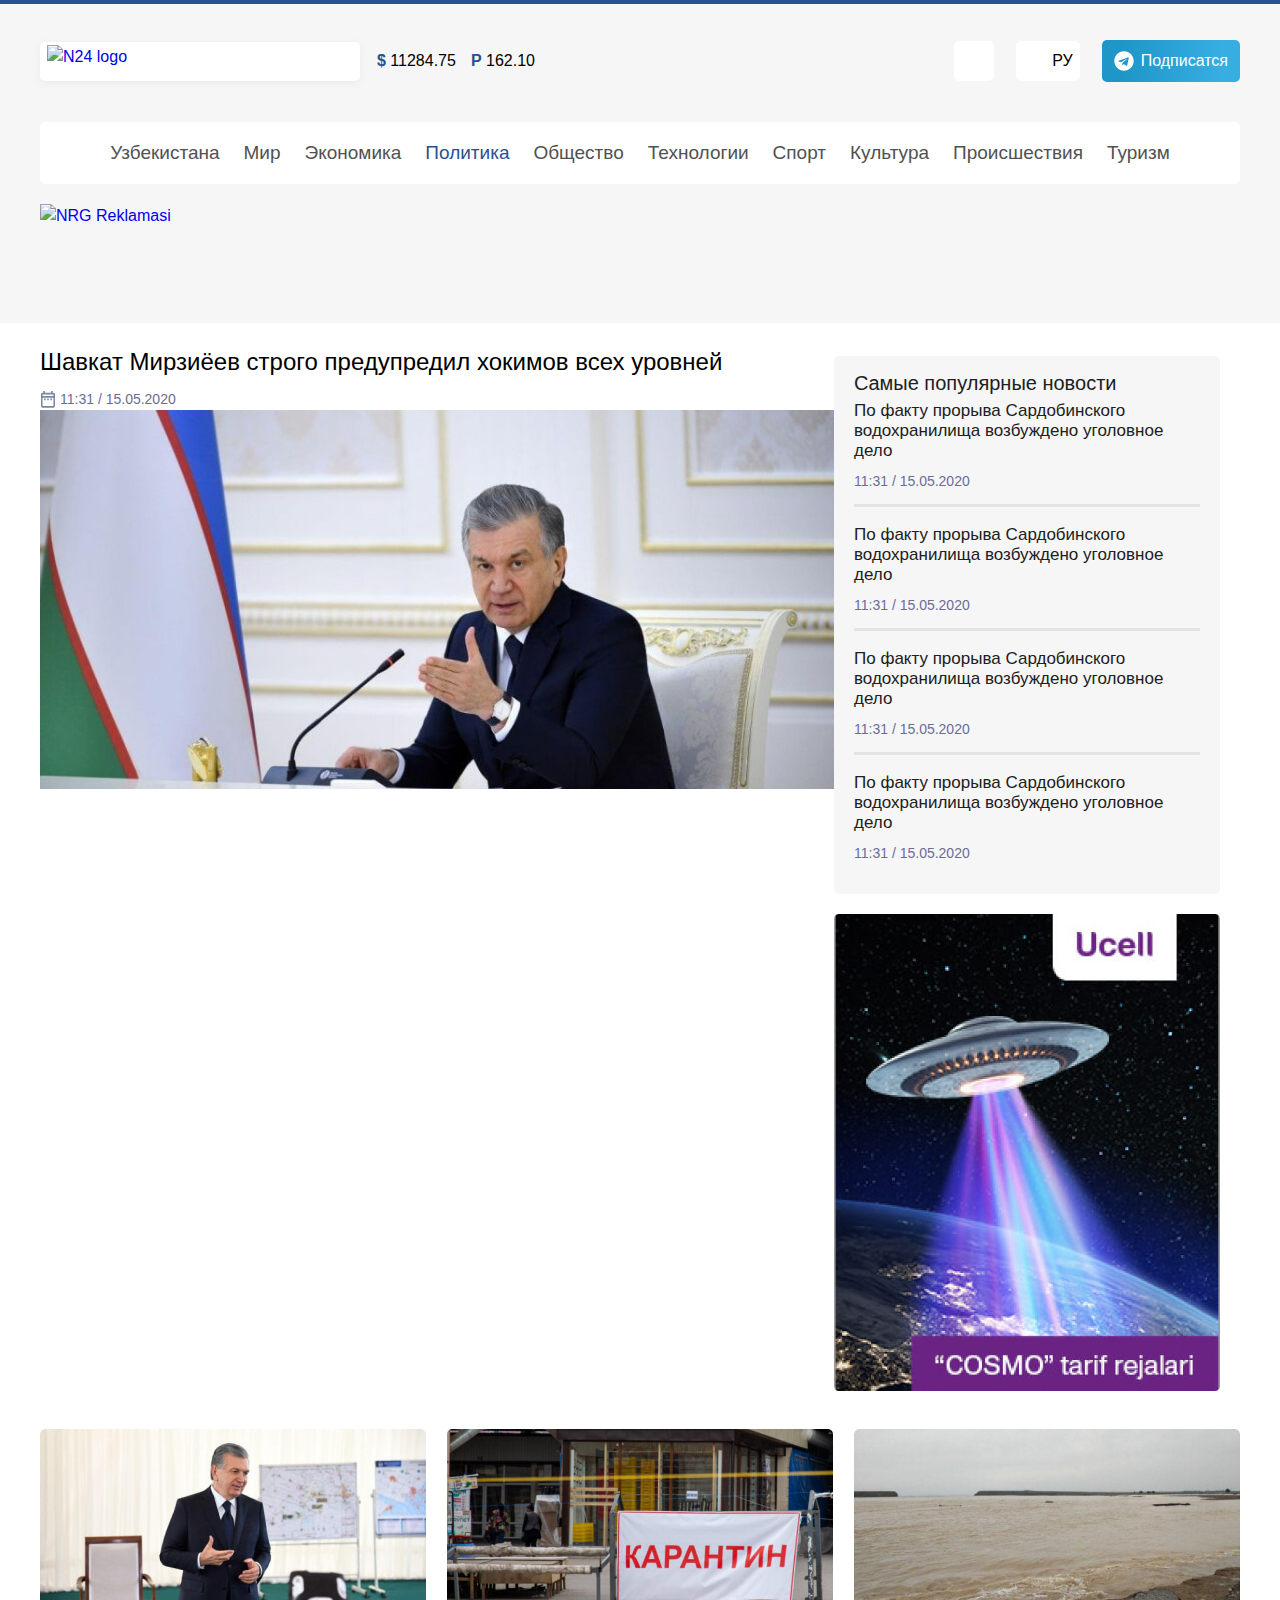
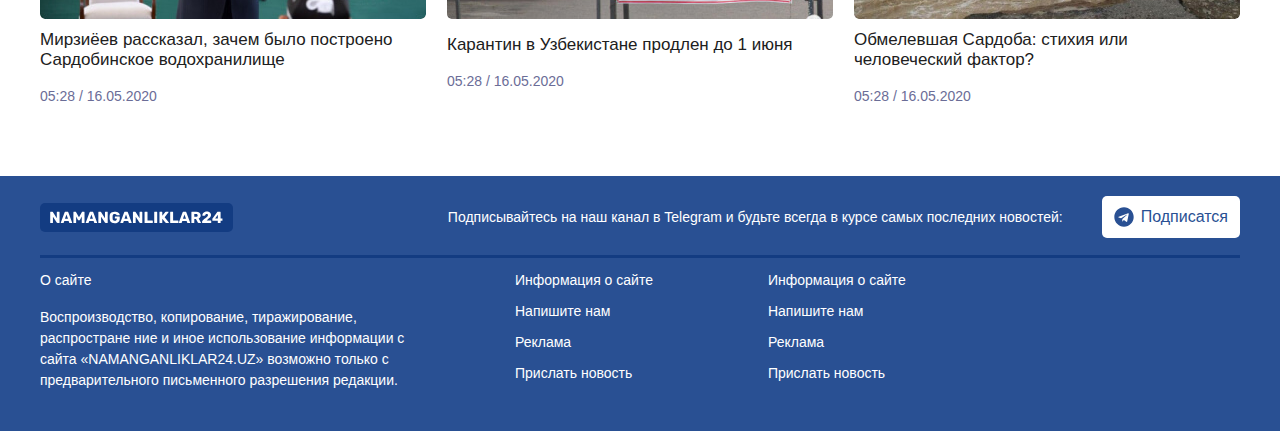
==== commit a8f487b0: "add article image retina to article.html" ====
--- a/article.html
+++ b/article.html
@@ -116,6 +116,8 @@
         <section class="article">
           <h1 class="article__heading">Шавкат Мирзиёев строго предупредил хокимов всех уровней</h1>
           <time class="article__time" datetime="2020-05-15T11:31">11:31 / 15.05.2020</time>
+          <img class="article__img" src="images/prezident-article.jpg" alt="Президент Узбекистана" width="794"
+            height="379" srcset="images/prezident-article.jpg 1x, images/prezident-article@2x.jpg 2x">
         </section>
 
         <!-- POPULAR NEWS -->
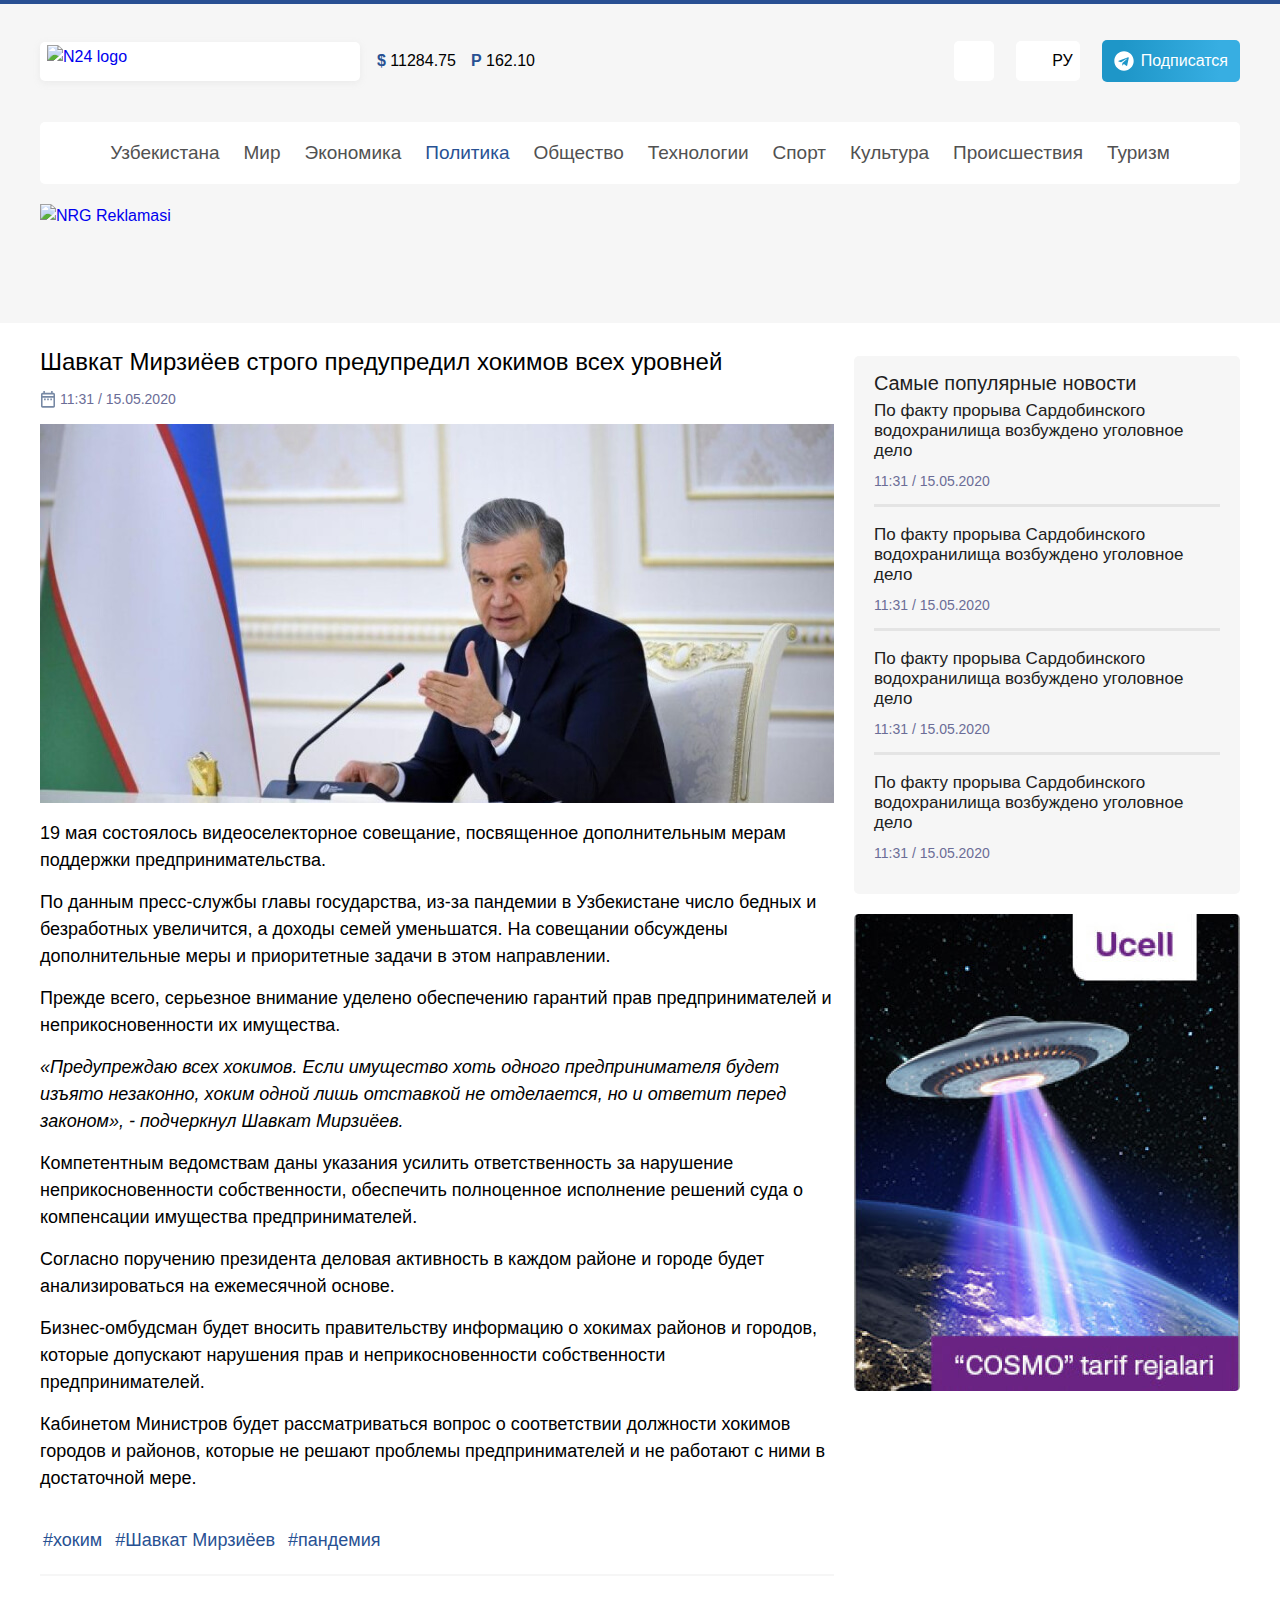
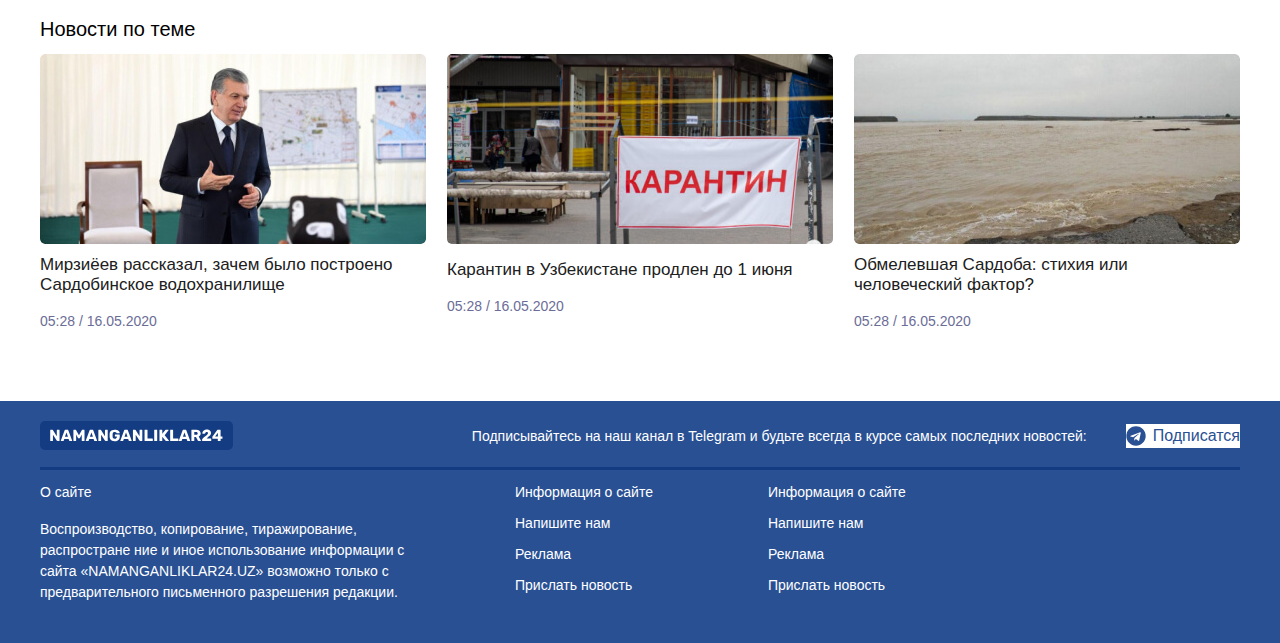
==== commit 7d45980c: "add notifications modal" ====
--- a/article.html
+++ b/article.html
@@ -1,304 +1,483 @@
 <!DOCTYPE html>
 <html lang="ru">
-
-<head>
-  <meta charset="UTF-8">
-  <meta http-equiv="X-UA-Compatible" content="IE=edge">
-  <meta name="viewport" content="width=device-width, initial-scale=1.0">
-  <title>Шавкат Мирзиёев строго предупредил хокимов всех уровней - N24</title>
-  <!-- Favicon -->
-  <link rel="icon" href="images/favicon.svg">
-
-  <!-- Stylesheets -->
-  <link rel="stylesheet" href="./css/normalize.css">
-  <link rel="stylesheet" href="./css/main.css">
-</head>
-
-<body>
-  <!-- HEADER -->
-  <header class="site-header">
-    <div class="site-header__container container">
-
-      <div class="site-header__top">
-
-        <!-- LOGO -->
-        <a class="site-header__logo logo" href="index.html">
-          <img class="logo__img" src="images/logo.svg" alt="N24 logo" width="306" height="33">
-        </a>
-
-        <!-- CURRENCY RATES -->
-        <ul class="currency-rates">
-          <li class="currency-rates__item">
-            <b class="currency-rates__bolder-text">$</b>
-            <span class="currency-rates__text">11284.75</span>
-          </li>
-          <li class="currency-rates__item">
-            <b class="currency-rates__bolder-text">P</b>
-            <span class="currency-rates__text">162.10</span>
-          </li>
-        </ul>
-
-        <!-- SEARCH-BUTTON -->
-        <button class="btn-toggler search-button">
-          <span class="search-button__inner"></span>
-        </button>
-
-        <!-- LANGUAGE TOGGLER -->
-        <button class="btn-toggler language-toggler">
-          <div class="language-toggler__inner">РУ</div>
-        </button>
-
-        <!-- SITE-HEADER LINK -->
-        <a class="tg-btn site-header__link" href="https://tme.to/suhrobbek_soatov">
-          <span class="site-header__link-inner">Подписатся</span>
-        </a>
-
-        <!-- SITE HEADER TOGGLER -->
-        <button class="site-header__toggler">Меню</button>
+  <head>
+    <meta charset="UTF-8" />
+    <meta http-equiv="X-UA-Compatible" content="IE=edge" />
+    <meta name="viewport" content="width=device-width, initial-scale=1.0" />
+    <title>Шавкат Мирзиёев строго предупредил хокимов всех уровней - N24</title>
+    <!-- Favicon -->
+    <link rel="icon" href="images/favicon.svg" />
+
+    <!-- Stylesheets -->
+    <link rel="stylesheet" href="./css/normalize.css" />
+    <link rel="stylesheet" href="./css/main.css" />
+  </head>
+
+  <body>
+    <!-- HEADER -->
+    <header class="site-header">
+      <div class="site-header__container container">
+        <div class="site-header__top">
+          <!-- LOGO -->
+          <a class="site-header__logo logo" href="/">
+            <img
+              class="logo__img"
+              src="images/logo.svg"
+              alt="N24 logo"
+              width="306"
+              height="33"
+            />
+          </a>
+
+          <!-- CURRENCY RATES -->
+          <ul class="currency-rates">
+            <li class="currency-rates__item">
+              <b class="currency-rates__bolder-text">$</b>
+              <span class="currency-rates__text">11284.75</span>
+            </li>
+            <li class="currency-rates__item">
+              <b class="currency-rates__bolder-text">P</b>
+              <span class="currency-rates__text">162.10</span>
+            </li>
+          </ul>
+
+          <!-- SEARCH-BUTTON -->
+          <button class="btn-toggler search-button">
+            <span class="search-button__inner"></span>
+          </button>
+
+          <!-- LANGUAGE TOGGLER -->
+          <button class="btn-toggler language-toggler">
+            <div class="language-toggler__inner">РУ</div>
+          </button>
+
+          <!-- SITE-HEADER LINK -->
+          <a
+            class="button-telegram site-header__link"
+            href="https://tme.to/suhrobbek_soatov"
+          >
+            <span class="site-header__link-inner">Подписатся</span>
+          </a>
+
+          <!-- SITE HEADER TOGGLER -->
+          <button class="site-header__toggler">Меню</button>
+        </div>
+
+        <!-- SITENAV -->
+        <nav class="sitenav">
+          <ul class="sitenav__list">
+            <li class="sitenav__item">
+              <a class="sitenav__link" href="list.html">Узбекистана</a>
+            </li>
+            <li class="sitenav__item">
+              <a class="sitenav__link" href="list.html">Мир</a>
+            </li>
+            <li class="sitenav__item">
+              <a class="sitenav__link" href="list.html">Экономика</a>
+            </li>
+            <li class="sitenav__item">
+              <a class="sitenav__link sitenav__link--active" href="list.html"
+                >Политика</a
+              >
+            </li>
+            <li class="sitenav__item">
+              <a class="sitenav__link" href="list.html">Общество</a>
+            </li>
+            <li class="sitenav__item">
+              <a class="sitenav__link" href="list.html">Технологии</a>
+            </li>
+            <li class="sitenav__item">
+              <a class="sitenav__link" href="list.html">Спорт</a>
+            </li>
+            <li class="sitenav__item">
+              <a class="sitenav__link" href="list.html">Культура</a>
+            </li>
+            <li class="sitenav__item">
+              <a class="sitenav__link" href="list.html">Происшествия</a>
+            </li>
+            <li class="sitenav__item">
+              <a class="sitenav__link" href="list.html">Туризм</a>
+            </li>
+          </ul>
+        </nav>
+
+        <!-- SITE HEADER ADS -->
+        <aside class="site-header-ads">
+          <a class="site-header-ads__link" href="#">
+            <img
+              class="site-header-ads__img"
+              src="./images/nrg-header-ads.jpg"
+              alt="NRG Reklamasi"
+              width="1200"
+              height="99"
+              srcset="
+                ./images/nrg-header-ads.jpg    1x,
+                ./images/nrg-header-ads@2x.jpg 2x
+              "
+            />
+          </a>
+        </aside>
       </div>
-
-
-      <!-- SITENAV -->
-      <nav class="sitenav">
-        <ul class="sitenav__list">
-          <li class="sitenav__item">
-            <a class="sitenav__link" href="list.html">Узбекистана</a>
-          </li>
-          <li class="sitenav__item">
-            <a class="sitenav__link" href="list.html">Мир</a>
-          </li>
-          <li class="sitenav__item">
-            <a class="sitenav__link" href="list.html">Экономика</a>
-          </li>
-          <li class="sitenav__item">
-            <a class="sitenav__link sitenav__link--active" href="list.html">Политика</a>
-          </li>
-          <li class="sitenav__item">
-            <a class="sitenav__link" href="list.html">Общество</a>
-          </li>
-          <li class="sitenav__item">
-            <a class="sitenav__link" href="list.html">Технологии</a>
-          </li>
-          <li class="sitenav__item">
-            <a class="sitenav__link" href="list.html">Спорт</a>
-          </li>
-          <li class="sitenav__item">
-            <a class="sitenav__link" href="list.html">Культура</a>
-          </li>
-          <li class="sitenav__item">
-            <a class="sitenav__link" href="list.html">Происшествия</a>
-          </li>
-          <li class="sitenav__item">
-            <a class="sitenav__link" href="list.html">Туризм</a>
-          </li>
-        </ul>
-      </nav>
-
-      <!-- SITE HEADER ADS -->
-      <aside class="site-header-ads">
-        <a class="site-header-ads__link" href="#">
-          <img class="site-header-ads__img" src="./images/nrg-header-ads.jpg" alt="NRG Reklamasi" width="1200"
-            height="99" srcset="./images/nrg-header-ads.jpg 1x, ./images/nrg-header-ads@2x.jpg 2x">
-        </a>
-      </aside>
-    </div>
-  </header>
-  <!-- /HEADER -->
-
-  <!-- MAIN CONTENT -->
-  <main class="main-content">
-    <div class="container">
-
-
-      <!-- NEWS LIST POPULAR -->
-      <div class="news-wrapper">
-
-        <section class="article">
-          <h1 class="article__heading">Шавкат Мирзиёев строго предупредил хокимов всех уровней</h1>
-          <time class="article__time" datetime="2020-05-15T11:31">11:31 / 15.05.2020</time>
-          <img class="article__img" src="images/prezident-article.jpg" alt="Президент Узбекистана" width="794"
-            height="379" srcset="images/prezident-article.jpg 1x, images/prezident-article@2x.jpg 2x">
+    </header>
+    <!-- /HEADER -->
+
+    <!-- MAIN CONTENT -->
+    <main class="main-content">
+      <div class="container">
+        <!-- NEWS LIST POPULAR -->
+        <div class="news-wrapper">
+          <!-- ARTICLE -->
+          <section class="article">
+            <h1 class="article__heading">
+              Шавкат Мирзиёев строго предупредил хокимов всех уровней
+            </h1>
+            <time class="article__time" datetime="2020-05-15T11:31"
+              >11:31 / 15.05.2020</time
+            >
+
+            <img
+              class="article__img"
+              src="images/prezident-article.jpg"
+              alt="Президент Узбекистана"
+              width="794"
+              height="379"
+              srcset="
+                images/prezident-article.jpg    1x,
+                images/prezident-article@2x.jpg 2x
+              "
+            />
+
+            <div class="article__content">
+              <p>
+                <b
+                  >19 мая состоялось видеоселекторное совещание, посвященное
+                  дополнительным мерам поддержки предпринимательства.
+                </b>
+              </p>
+              <p>
+                По данным пресс-службы главы государства, из-за пандемии в
+                Узбекистане число бедных и безработных увеличится, а доходы
+                семей уменьшатся. На совещании обсуждены дополнительные меры и
+                приоритетные задачи в этом направлении.
+              </p>
+              <p>
+                Прежде всего, серьезное внимание уделено обеспечению гарантий
+                прав предпринимателей и неприкосновенности их имущества.
+              </p>
+              <p>
+                <b>
+                  <i>
+                    «Предупреждаю всех хокимов. Если имущество хоть одного
+                    предпринимателя будет изъято незаконно, хоким одной лишь
+                    отставкой не отделается, но и ответит перед законом», -
+                    подчеркнул Шавкат Мирзиёев.
+                  </i>
+                </b>
+              </p>
+              <p>
+                Компетентным ведомствам даны указания усилить ответственность за
+                нарушение неприкосновенности собственности, обеспечить
+                полноценное исполнение решений суда о компенсации имущества
+                предпринимателей.
+              </p>
+              <p>
+                Согласно поручению президента деловая активность в каждом районе
+                и городе будет анализироваться на ежемесячной основе.
+              </p>
+              <p>
+                Бизнес-омбудсман будет вносить правительству информацию о
+                хокимах районов и городов, которые допускают нарушения прав и
+                неприкосновенности собственности предпринимателей.
+              </p>
+              <p>
+                Кабинетом Министров будет рассматриваться вопрос о соответствии
+                должности хокимов городов и районов, которые не решают проблемы
+                предпринимателей и не работают с ними в достаточной мере.
+              </p>
+            </div>
+
+            <!-- ARTICLE TAGS -->
+            <div class="article__tags">
+              <a
+                class="article__tags-item"
+                href="https://tme.to/suhrobbek_soatov"
+                >#хоким</a
+              >
+              <a
+                class="article__tags-item"
+                href="https://tme.to/suhrobbek_soatov"
+                >#Шавкат Мирзиёев</a
+              >
+              <a
+                class="article__tags-item"
+                href="https://tme.to/suhrobbek_soatov"
+                >#пандемия</a
+              >
+            </div>
+          </section>
+          <!-- /ARTICLE -->
+
+          <!-- POPULAR NEWS -->
+          <section class="popular-news">
+            <div class="popular-news__item list-popular-news">
+              <h3 class="list-popular-news__title">Cамые популярные новости</h3>
+              <div class="list-popular-news__item">
+                <p class="list-popular-news__text">
+                  <a class="list-popular-news__link" href="article.html"
+                    >По факту прорыва Сардобинского водохранилища возбуждено
+                    уголовное дело</a
+                  >
+                </p>
+                <time
+                  class="list-popular-news__time"
+                  datetime="2020-05-15T11:31"
+                  >11:31 / 15.05.2020</time
+                >
+              </div>
+              <div class="list-popular-news__item">
+                <p class="list-popular-news__text">
+                  <a class="list-popular-news__link" href="article.html"
+                    >По факту прорыва Сардобинского водохранилища возбуждено
+                    уголовное дело</a
+                  >
+                </p>
+                <time
+                  class="list-popular-news__time"
+                  datetime="2020-05-15T11:31"
+                  >11:31 / 15.05.2020</time
+                >
+              </div>
+              <div class="list-popular-news__item">
+                <p class="list-popular-news__text">
+                  <a class="list-popular-news__link" href="article.html"
+                    >По факту прорыва Сардобинского водохранилища возбуждено
+                    уголовное дело</a
+                  >
+                </p>
+                <time
+                  class="list-popular-news__time"
+                  datetime="2020-05-15T11:31"
+                  >11:31 / 15.05.2020</time
+                >
+              </div>
+              <div class="list-popular-news__item">
+                <p class="list-popular-news__text">
+                  <a class="list-popular-news__link" href="article.html"
+                    >По факту прорыва Сардобинского водохранилища возбуждено
+                    уголовное дело</a
+                  >
+                </p>
+                <time
+                  class="list-popular-news__time"
+                  datetime="2020-05-15T11:31"
+                  >11:31 / 15.05.2020</time
+                >
+              </div>
+            </div>
+            <aside class="popular-news__item popular-news-ads">
+              <a class="popular-news-ads__link" href="#">
+                <img
+                  class="popular-news-ads__img"
+                  src="images/ucell-ads.jpg"
+                  alt="ucell ads"
+                  width="386"
+                  height="477"
+                  srcset="images/ucell-ads.jpg 1x, images/ucell-ads@2x.jpg 2x"
+                />
+              </a>
+            </aside>
+          </section>
+          <!-- /POPULAR NEWS -->
+        </div>
+        <!-- /NEWS LIST POPULAR -->
+
+        <!-- NEWS -->
+        <section class="news">
+          <h2 class="news__heading">Новости по теме</h2>
+          <!-- NEWS GRID -->
+          <div class="news-grid">
+            <!-- NEWS GRID ITEM -->
+            <article class="news-grid__item news-card">
+              <div class="news-card__img-wrapper">
+                <img
+                  class="news-card__img"
+                  src="images/sardoba-prezident.jpg"
+                  alt="Мирзиёев рассказал, зачем было построено
+                Сардобинское водохранилище"
+                  width="386"
+                  height="190"
+                  srcset="
+                    images/sardoba-prezident.jpg    1x,
+                    images/sardoba-prezident@2x.jpg 2x
+                  "
+                />
+              </div>
+              <h3 class="news-card__heading">
+                <a class="news-card__link" href="article.html">
+                  Мирзиёев рассказал, зачем было построено Сардобинское
+                  водохранилище
+                </a>
+              </h3>
+              <time datetime="2020-05-16T05:28" class="news-card__time"
+                >05:28 / 16.05.2020</time
+              >
+            </article>
+
+            <!-- NEWS GRID ITEM -->
+            <article class="news-grid__item news-card">
+              <div class="news-card__img-wrapper">
+                <img
+                  class="news-card__img"
+                  src="images/quarantine.jpg"
+                  alt="Мирзиёев рассказал, зачем было построено
+                Сардобинское водохранилище"
+                  width="386"
+                  height="190"
+                  srcset="images/quarantine.jpg 1x, images/quarantine@2x.jpg 2x"
+                />
+              </div>
+              <h3 class="news-card__heading">
+                <a class="news-card__link" href="article.html">
+                  Карантин в Узбекистане продлен до 1 июня
+                </a>
+              </h3>
+              <time datetime="2020-05-16T05:28" class="news-card__time"
+                >05:28 / 16.05.2020</time
+              >
+            </article>
+
+            <!-- NEWS GRID ITEM -->
+            <article class="news-grid__item news-card">
+              <div class="news-card__img-wrapper">
+                <img
+                  class="news-card__img"
+                  src="images/sardoba.jpg"
+                  alt="Обмелевшая Сардоба: стихия или
+              человеческий фактор"
+                  width="386"
+                  height="190"
+                  srcset="images/sardoba.jpg 1x, images/sardoba@2x.jpg 2x"
+                />
+              </div>
+              <h3 class="news-card__heading">
+                <a class="news-card__link" href="article.html">
+                  Обмелевшая Сардоба: стихия или человеческий фактор?
+                </a>
+              </h3>
+              <time datetime="2020-05-16T05:28" class="news-card__time"
+                >05:28 / 16.05.2020</time
+              >
+            </article>
+          </div>
         </section>
-
-        <!-- POPULAR NEWS -->
-        <section class="popular-news">
-          <div class="popular-news__item list-popular-news">
-            <h3 class="list-popular-news__title">Cамые популярные новости</h3>
-            <div class="list-popular-news__item">
-              <p class="list-popular-news__text">
-                <a class="list-popular-news__link" href="article.html">По факту прорыва Сардобинского водохранилища
-                  возбуждено уголовное дело</a>
-              </p>
-              <time class="list-popular-news__time" datetime="2020-05-15T11:31">11:31 / 15.05.2020</time>
-            </div>
-            <div class="list-popular-news__item">
-              <p class="list-popular-news__text">
-                <a class="list-popular-news__link" href="article.html">По факту прорыва Сардобинского водохранилища
-                  возбуждено уголовное дело</a>
-              </p>
-              <time class="list-popular-news__time" datetime="2020-05-15T11:31">11:31 / 15.05.2020</time>
-            </div>
-            <div class="list-popular-news__item">
-              <p class="list-popular-news__text">
-                <a class="list-popular-news__link" href="article.html">По факту прорыва Сардобинского водохранилища
-                  возбуждено уголовное дело</a>
-              </p>
-              <time class="list-popular-news__time" datetime="2020-05-15T11:31">11:31 / 15.05.2020</time>
-            </div>
-            <div class="list-popular-news__item">
-              <p class="list-popular-news__text">
-                <a class="list-popular-news__link" href="article.html">По факту прорыва Сардобинского водохранилища
-                  возбуждено уголовное дело</a>
-              </p>
-              <time class="list-popular-news__time" datetime="2020-05-15T11:31">11:31 / 15.05.2020</time>
-            </div>
+        <!-- /NEWS -->
+      </div>
+    </main>
+    <!-- /MAIN CONTENT -->
+
+    <!-- FOOTER -->
+    <footer class="site-footer">
+      <div class="container">
+        <div class="site-footer__top">
+          <a class="site-footer__logo" href="/">
+            <img
+              class="site-footer__logo-img"
+              src="./images/logo-white.svg"
+              alt="N24 logo white"
+              width="173"
+              height="21"
+            />
+          </a>
+          <p class="site-footer__sub-text">
+            Подписывайтесь на наш канал в Telegram и будьте всегда в курсе самых
+            последних новостей:
+          </p>
+          <!-- SITE-FOOTER LINK -->
+          <a
+            class="tg-btn site-footer__link"
+            href="https://tme.to/suhrobbek_soatov"
+          >
+            <span class="site-footer__link-inner">Подписатся</span>
+          </a>
+        </div>
+
+        <div class="site-footer__bottom">
+          <!-- SITE FOOTER INFO -->
+          <div class="site-footer__info info-footer">
+            <h2 class="info-footer__heading">О сайте</h2>
+            <p class="info-footer__description">
+              Воспроизводство, копирование, тиражирование, распростране ние и
+              иное использование информации с сайта «NAMANGANLIKLAR24.UZ»
+              возможно только с предварительного письменного разрешения
+              редакции.
+            </p>
           </div>
-          <aside class="popular-news__item popular-news-ads">
-            <a class="popular-news-ads__link" href="#">
-              <img class="popular-news-ads__img" src="images/ucell-ads.jpg" alt="ucell ads" width="386" height="477"
-                srcset="images/ucell-ads.jpg 1x, images/ucell-ads@2x.jpg 2x">
-            </a>
-          </aside>
-        </section>
-        <!-- /POPULAR NEWS -->
+
+          <!-- SITE FOOTER NAV -->
+          <ul class="site-footer__nav">
+            <li class="site-footer__nav-item">
+              <a class="site-footer__nav-link" href="#"> Информация о сайте </a>
+            </li>
+            <li class="site-footer__nav-item">
+              <a class="site-footer__nav-link" href="contact.html">
+                Напишите нам
+              </a>
+            </li>
+            <li class="site-footer__nav-item">
+              <a class="site-footer__nav-link" href="#"> Реклама </a>
+            </li>
+            <li class="site-footer__nav-item">
+              <a class="site-footer__nav-link" href="#"> Прислать новость </a>
+            </li>
+          </ul>
+
+          <ul class="site-footer__nav">
+            <li class="site-footer__nav-item">
+              <a class="site-footer__nav-link" href="#"> Информация о сайте </a>
+            </li>
+            <li class="site-footer__nav-item">
+              <a class="site-footer__nav-link" href="contact.html">
+                Напишите нам
+              </a>
+            </li>
+            <li class="site-footer__nav-item">
+              <a class="site-footer__nav-link" href="#"> Реклама </a>
+            </li>
+            <li class="site-footer__nav-item">
+              <a class="site-footer__nav-link" href="#"> Прислать новость </a>
+            </li>
+          </ul>
+        </div>
       </div>
-      <!-- /NEWS LIST POPULAR -->
-
-      <!-- NEWS -->
-      <section class="news">
-        <h2 class="visually-hidden">Важные новости</h2>
-        <!-- NEWS GRID -->
-        <div class="news-grid">
-
-          <!-- NEWS GRID ITEM -->
-          <article class="news-grid__item news-card">
-            <div class="news-card__img-wrapper">
-              <img class="news-card__img" src="images/sardoba-prezident.jpg" alt="Мирзиёев рассказал, зачем было построено
-                Сардобинское водохранилище" width="386" height="190"
-                srcset="images/sardoba-prezident.jpg 1x, images/sardoba-prezident@2x.jpg 2x">
-            </div>
-            <h3 class="news-card__heading">
-              <a class="news-card__link" href="article.html">
-                Мирзиёев рассказал, зачем было построено Сардобинское водохранилище
-              </a>
-            </h3>
-            <time datetime="2020-05-16T05:28" class="news-card__time">05:28 / 16.05.2020</time>
-          </article>
-
-          <!-- NEWS GRID ITEM -->
-          <article class="news-grid__item news-card">
-            <div class="news-card__img-wrapper">
-              <img class="news-card__img" src="images/quarantine.jpg" alt="Мирзиёев рассказал, зачем было построено
-                Сардобинское водохранилище" width="386" height="190"
-                srcset="images/quarantine.jpg 1x, images/quarantine@2x.jpg 2x">
-            </div>
-            <h3 class="news-card__heading">
-              <a class="news-card__link" href="article.html">
-                Карантин в Узбекистане продлен до 1 июня
-              </a>
-            </h3>
-            <time datetime="2020-05-16T05:28" class="news-card__time">05:28 / 16.05.2020</time>
-          </article>
-
-          <!-- NEWS GRID ITEM -->
-          <article class="news-grid__item news-card">
-            <div class="news-card__img-wrapper">
-              <img class="news-card__img" src="images/sardoba.jpg" alt="Обмелевшая Сардоба: стихия или
-              человеческий фактор" width="386" height="190" srcset="images/sardoba.jpg 1x, images/sardoba@2x.jpg 2x">
-            </div>
-            <h3 class="news-card__heading">
-              <a class="news-card__link" href="article.html">
-                Обмелевшая Сардоба: стихия или человеческий фактор?
-              </a>
-            </h3>
-            <time datetime="2020-05-16T05:28" class="news-card__time">05:28 / 16.05.2020</time>
-          </article>
+    </footer>
+    <!-- /FOOTER -->
+
+    <!-- MODAL -->
+    <section class="modal" data-modal>
+      <div class="modal__dialog">
+        <div class="modal__content">
+          <h2 class="visually-hidden">Уведомления</h2>
+          <button class="modal__close" data-modal-close>
+            <img src="images/icon-close.svg" alt="" width="16" height="16" />
+          </button>
+          <p class="modal__lead-text">
+            Подписывайтесь на наш канал в Telegram и будьте всегда в курсе самых
+            последних новостей:
+          </p>
+          <div class="modal__actions">
+            <a
+              class="button-telegram"
+              href="https://tme.to/svkhrobbeck"
+              target="_blank"
+              >Подписатся</a
+            >
+          </div>
         </div>
-      </section>
-      <!-- /NEWS -->
-
-    </div>
-  </main>
-  <!-- /MAIN CONTENT -->
-
-  <!-- FOOTER -->
-  <footer class="site-footer">
-    <div class="container">
-      <div class="site-footer__top">
-        <a class="site-footer__logo" href="#">
-          <img class="site-footer__logo-img" src="./images/logo-white.svg" alt="N24 logo white" width="173" height="21">
-        </a>
-        <p class="site-footer__sub-text">Подписывайтесь на наш канал в Telegram и будьте всегда в курсе самых последних
-          новостей:</p>
-        <!-- SITE-FOOTER LINK -->
-        <a class="tg-btn site-footer__link" href="https://tme.to/suhrobbek_soatov">
-          <span class="site-footer__link-inner">Подписатся</span>
-        </a>
       </div>
-
-      <div class="site-footer__bottom">
-        <!-- SITE FOOTER INFO -->
-        <div class="site-footer__info info-footer">
-          <h2 class="info-footer__heading">О сайте </h2>
-          <p class="info-footer__description">Воспроизводство, копирование, тиражирование, распростране ние и иное
-            использование информации с сайта «NAMANGANLIKLAR24.UZ» возможно только с предварительного письменного
-            разрешения редакции.</p>
-        </div>
-
-        <!-- SITE FOOTER NAV -->
-        <ul class="site-footer__nav">
-          <li class="site-footer__nav-item">
-            <a class="site-footer__nav-link" href="#">
-              Информация о сайте
-            </a>
-          </li>
-          <li class="site-footer__nav-item">
-            <a class="site-footer__nav-link" href="#">
-              Напишите нам
-            </a>
-          </li>
-          <li class="site-footer__nav-item">
-            <a class="site-footer__nav-link" href="#">
-              Реклама
-            </a>
-          </li>
-          <li class="site-footer__nav-item">
-            <a class="site-footer__nav-link" href="#">
-              Прислать новость
-            </a>
-          </li>
-        </ul>
-
-        <ul class="site-footer__nav">
-          <li class="site-footer__nav-item">
-            <a class="site-footer__nav-link" href="#">
-              Информация о сайте
-            </a>
-          </li>
-          <li class="site-footer__nav-item">
-            <a class="site-footer__nav-link" href="#">
-              Напишите нам
-            </a>
-          </li>
-          <li class="site-footer__nav-item">
-            <a class="site-footer__nav-link" href="#">
-              Реклама
-            </a>
-          </li>
-          <li class="site-footer__nav-item">
-            <a class="site-footer__nav-link" href="#">
-              Прислать новость
-            </a>
-          </li>
-        </ul>
-      </div>
-    </div>
-  </footer>
-  <!-- /FOOTER -->
-
-
-  <!-- SCRIPTS -->
-  <script src="./js/main.js"></script>
-</body>
-
-</html>+    </section>
+    <!-- /MODAL -->
+
+    <!-- SCRIPTS -->
+    <script src="./js/main.js"></script>
+  </body>
+</html>
--- a/css/main.css
+++ b/css/main.css
@@ -173,17 +173,33 @@
 }
 
 /* TEG SUB BUTTON */
-.tg-btn {
+.button-telegram {
   padding: 9px 12px;
-  text-align: center;
+  font-weight: 500;
   display: inline-block;
   cursor: pointer;
-  font-weight: 500;
+  color: #fff;
+  border: none;
   border-radius: 5px;
-  transition: background-color 0.4s ease;
-}
-
-/* RETINA DISPLAY */
+  display: flex;
+  align-items: center;
+  background-color: 37aee2;
+  background-image: linear-gradient(to right, #1e96c8 15%, #37aee2 85%);
+  transition: opacity 0.5s ease;
+}
+.button-telegram:hover {
+  opacity: 0.7;
+}
+.button-telegram::before {
+  content: "";
+  display: inline-block;
+  background: url("../images/icon-telegram-white.svg") no-repeat center;
+  background-size: contain;
+  width: 20px;
+  height: 20px;
+  margin-right: 7px;
+}
+
 /* SITE HEADER */
 .site-header {
   border-top: 4px solid var(--secondary-bg-color);
@@ -341,31 +357,10 @@
 }
 
 /* SITE TELEGRAM LINK */
-.site-header__link {
-  background: linear-gradient(90deg, #1E96C8 15.07%, #37AEE2 85.96%);
-  color: #fff;
-}
 @media only screen and (max-width: 768px) {
   .site-header__link {
     display: none;
   }
-}
-.site-header__link:hover {
-  background: linear-gradient(270deg, #1E96C8 15.07%, #37AEE2 85.96%);
-}
-
-.site-header__link-inner {
-  display: flex;
-  align-items: center;
-}
-.site-header__link-inner::before {
-  content: "";
-  display: inline-block;
-  background: url("../images/icon-telegram-white.svg") no-repeat center;
-  background-size: contain;
-  width: 20px;
-  height: 20px;
-  margin-right: 7px;
 }
 
 /* SITE HEADER TOGGLER */
@@ -398,6 +393,10 @@
   background-color: var(--primary-bg-color);
   padding: 15px 12px;
   border-radius: 5px;
+  margin-bottom: 23px;
+}
+.sitenav:not(:last-child) {
+  margin-bottom: 0;
 }
 @media only screen and (max-width: 768px) {
   .sitenav {
@@ -627,6 +626,18 @@
   margin-bottom: 25px;
 }
 
+.news__heading {
+  font-weight: 500;
+  font-size: 20px;
+  color: var(--text-color);
+  margin-bottom: 10px;
+}
+@media only screen and (max-width: 576px) {
+  .news__heading {
+    text-align: center;
+  }
+}
+
 .news-grid {
   display: flex;
   justify-content: center;
@@ -810,12 +821,10 @@
 .news-list {
   max-width: 794px;
   margin-bottom: 38px;
-  margin-right: 20px;
 }
 @media only screen and (max-width: 992px) {
   .news-list {
     max-width: none;
-    margin-right: 0;
   }
 }
 
@@ -1003,6 +1012,7 @@
 /* POPULAR NEWS */
 .popular-news {
   margin-top: 8px;
+  margin-left: 20px;
   display: flex;
   flex-direction: column;
   max-width: 386px;
@@ -1011,6 +1021,7 @@
   .popular-news {
     max-width: none;
     width: 100%;
+    margin-left: 0;
   }
 }
 
@@ -1190,9 +1201,17 @@
   }
 }
 
+/* ARTICLE */
 .article {
   max-width: 794px;
   width: 100%;
+  padding-bottom: 20px;
+  border-bottom: 2px solid var(--main-bg-color);
+}
+@media only screen and (max-width: 992px) {
+  .article {
+    max-width: none;
+  }
 }
 
 .article__heading {
@@ -1207,6 +1226,7 @@
 .article__time {
   color: var(--time-color);
   font-size: 14px;
+  margin-bottom: 14px;
   display: flex;
   align-items: center;
 }
@@ -1222,6 +1242,256 @@
   width: 18px;
   height: 20px;
   margin-right: 2px;
+}
+
+.article__img {
+  width: 100%;
+  height: auto;
+  margin-bottom: 17px;
+}
+
+.article__content {
+  font-family: "Roboto", "Arial", sans-serif;
+  font-size: 18px;
+  font-weight: 400;
+  margin-bottom: 35px;
+}
+.article__content p:not(:last-child) {
+  margin-bottom: 15px;
+}
+.article__content b {
+  font-weight: 500;
+}
+.article__content i {
+  font-style: italic;
+}
+
+/* ARTICLE TAGS */
+.article__tags {
+  display: flex;
+  flex-wrap: wrap;
+  align-items: center;
+}
+
+.article__tags-item {
+  color: var(--accent-color);
+  font-weight: 400;
+  font-size: 18px;
+  line-height: normal;
+  margin: 3px;
+}
+.article__tags-item:not(:last-child) {
+  margin-right: 10px;
+}
+
+/* CONTACT */
+.contact__inner {
+  display: flex;
+  align-items: flex-start;
+  justify-content: space-between;
+  gap: 30px;
+}
+@media only screen and (max-width: 992px) {
+  .contact__inner {
+    flex-direction: column-reverse;
+  }
+}
+
+.contact__title {
+  font-size: 24px;
+  font-weight: 500;
+  line-height: 1.2;
+  margin-bottom: 12px;
+}
+
+/* FORM-CONTACT */
+.form-contact {
+  display: flex;
+  flex-direction: column;
+  max-width: 600px;
+  width: 100%;
+}
+@media only screen and (max-width: 992px) {
+  .form-contact {
+    max-width: 100%;
+  }
+}
+
+.form-contact__field, .form-contact__mini-field {
+  margin-bottom: 20px;
+  border-radius: 5px;
+  padding: 15px 16px;
+  background: rgba(241, 241, 241, 0.3);
+  border: 2px solid rgba(41, 82, 148, 0.3);
+}
+.form-contact__field::-moz-placeholder, .form-contact__mini-field::-moz-placeholder {
+  color: #888888;
+}
+.form-contact__field::placeholder, .form-contact__mini-field::placeholder {
+  color: #888888;
+}
+
+.form-contact__field--textarea {
+  resize: vertical;
+  min-height: 250px;
+}
+
+.form-contact__mini-field {
+  max-width: 220px;
+}
+.form-contact__mini-field--label {
+  color: #888888;
+  -webkit-user-select: none;
+     -moz-user-select: none;
+          user-select: none;
+  background: url("../../images/icon-file.svg") no-repeat calc(100% - 20px) center;
+}
+.form-contact__mini-field--file {
+  margin-bottom: 0;
+}
+
+.form-contact__submit-btn {
+  margin-right: auto;
+  min-width: 220px;
+}
+
+/* INFO-CONTACT */
+.info-contact {
+  max-width: 510px;
+  width: 100%;
+  background-color: #fff;
+  border-radius: 5px;
+  border: 2px solid #BCC3CD;
+  padding: 23px 20px;
+  box-shadow: 0px 8px 9px rgba(57, 57, 57, 0.25);
+}
+@media only screen and (max-width: 992px) {
+  .info-contact {
+    max-width: 100%;
+  }
+}
+
+.info-contact__title {
+  font-size: 28px;
+  line-height: 1.2;
+  font-weight: 700;
+  color: #295091;
+  text-align: right;
+  margin-bottom: 21px;
+}
+@media only screen and (max-width: 576px) {
+  .info-contact__title {
+    text-align: center;
+  }
+}
+
+.info-contact__item {
+  display: flex;
+  align-items: center;
+  justify-content: space-between;
+  gap: 22px;
+  white-space: nowrap;
+}
+.info-contact__item:not(:last-child) {
+  margin-bottom: 18px;
+}
+@media only screen and (max-width: 576px) {
+  .info-contact__item:not(:last-child) {
+    margin-bottom: 24px;
+  }
+}
+@media only screen and (max-width: 576px) {
+  .info-contact__item {
+    flex-direction: column;
+    gap: 5px;
+  }
+}
+@media only screen and (max-width: 576px) {
+  .info-contact__item {
+    flex-direction: column;
+    gap: 10px;
+  }
+}
+
+.info-contact__links {
+  display: flex;
+  align-items: center;
+  gap: 13px;
+}
+
+.info-contact__link {
+  display: flex;
+  align-items: center;
+  justify-content: space-between;
+}
+.info-contact__link.button img {
+  width: 20px;
+  height: 20px;
+  margin-right: 6px;
+}
+
+.modal {
+  position: fixed;
+  inset: 0;
+  z-index: 999;
+  background-color: rgba(0, 0, 0, 0.4);
+  padding: 0 20px 40px;
+  display: none;
+}
+.modal.modal--show {
+  display: block;
+}
+
+.modal__dialog {
+  margin: 100px auto 0;
+  max-width: 820px;
+  width: 100%;
+}
+
+.modal__content {
+  position: relative;
+  background-color: #fff;
+  border-radius: 5px;
+  padding: 46px 46px 32px;
+}
+@media only screen and (max-width: 768px) {
+  .modal__content {
+    padding: 35px 20px 20px;
+  }
+}
+
+.modal__close {
+  position: absolute;
+  top: 15px;
+  right: 15px;
+  border: none;
+  cursor: pointer;
+  background-color: transparent;
+}
+
+.modal__lead-text {
+  font-size: 26px;
+  line-height: 1.3;
+  margin-bottom: 30px;
+  font-weight: 500;
+  color: #295093;
+  text-align: center;
+}
+@media only screen and (max-width: 992px) {
+  .modal__lead-text {
+    font-size: 24px;
+  }
+}
+@media only screen and (max-width: 768px) {
+  .modal__lead-text {
+    font-size: 22px;
+  }
+}
+
+.modal__actions {
+  display: flex;
+  justify-content: center;
+  gap: 10px;
 }
 
 /* SITE-FOOTER */
